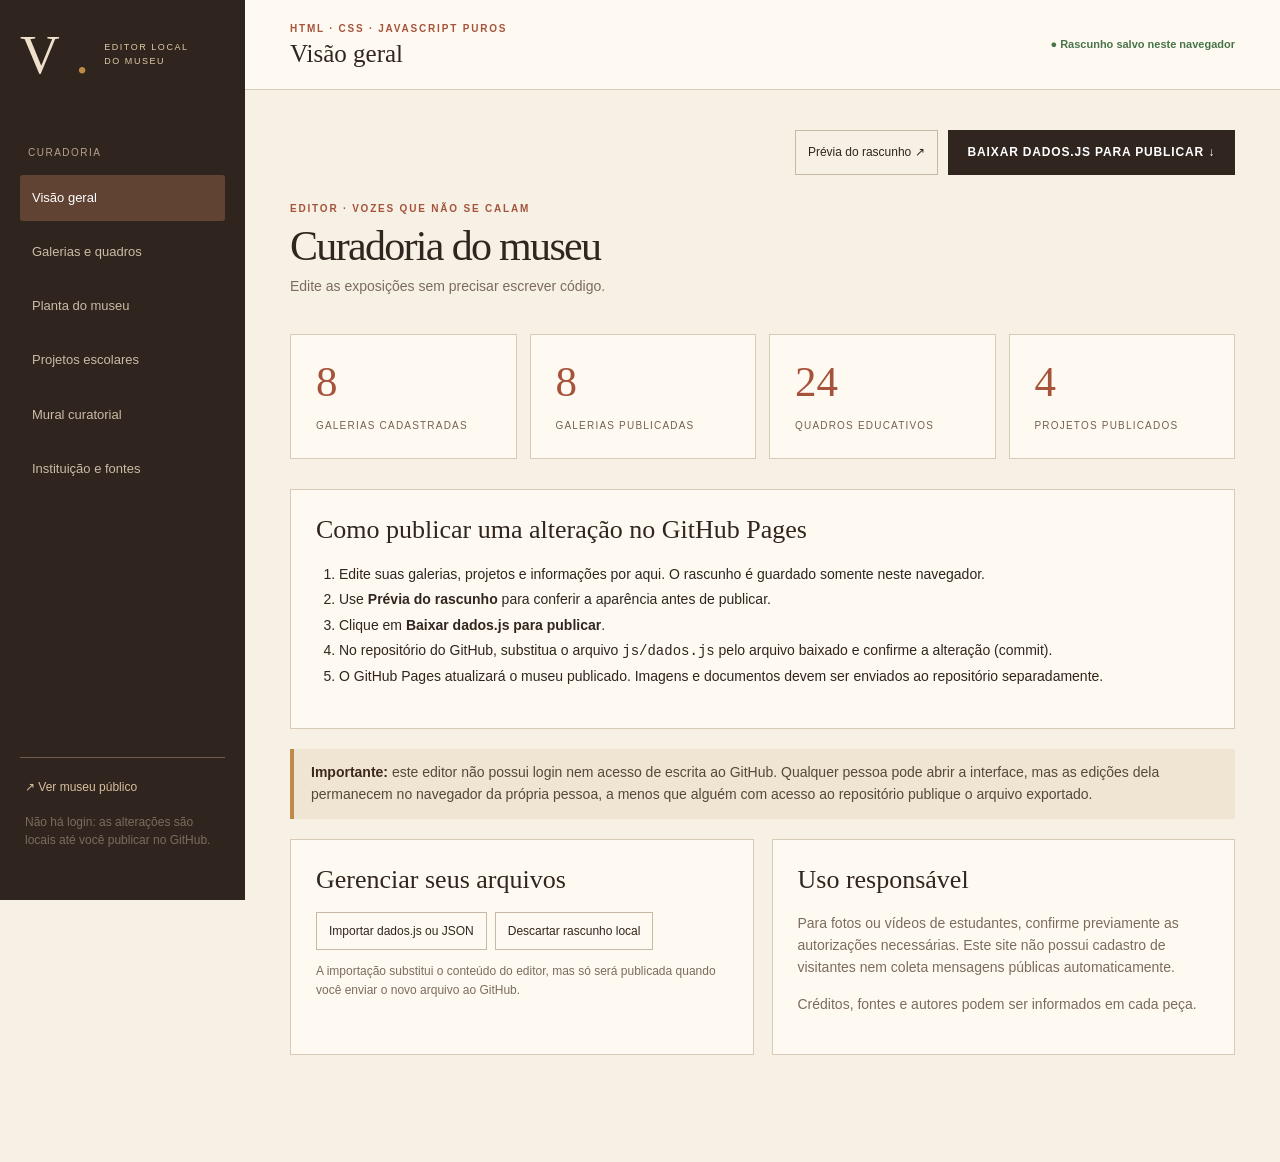
==== editor.html @ 352c5d11 "first commit" ====
<!doctype html>
<html lang="pt-BR">
<head>
  <meta charset="utf-8">
  <meta name="viewport" content="width=device-width, initial-scale=1">
  <meta name="robots" content="noindex,nofollow">
  <meta name="theme-color" content="#30251f">
  <title>Editor local — Vozes que Não se Calam</title>
  <link rel="stylesheet" href="./css/admin.css">
  <link rel="stylesheet" href="./css/editor.css">
  <script defer src="./js/dados.js"></script>
  <script defer src="./js/editor.js"></script>
</head>
<body>
  <a href="#admin-main" class="skip">Pular para o conteúdo</a>
  <aside class="admin-sidebar">
    <a class="admin-brand" href="./index.html">V<span>.</span><small>EDITOR LOCAL<br>DO MUSEU</small></a>
    <p class="aside-label">CURADORIA</p>
    <nav aria-label="Editor de conteúdo">
      <button type="button" class="tab-link active" data-tab="dashboard"><span>Visão geral</span></button>
      <button type="button" class="tab-link" data-tab="galleries"><span>Galerias e quadros</span></button>
      <button type="button" class="tab-link" data-tab="floor"><span>Planta do museu</span></button>
      <button type="button" class="tab-link" data-tab="projects"><span>Projetos escolares</span></button>
      <button type="button" class="tab-link" data-tab="mural"><span>Mural curatorial</span></button>
      <button type="button" class="tab-link" data-tab="institution"><span>Instituição e fontes</span></button>
    </nav>
    <div class="sidebar-bottom"><a href="./index.html" target="_blank" rel="noopener">↗ Ver museu público</a><span class="small-muted">Não há login: as alterações são locais até você publicar no GitHub.</span></div>
  </aside>
  <div class="admin-main-container">
    <header class="admin-top">
      <div><small class="eyebrow">HTML · CSS · JAVASCRIPT PUROS</small><strong id="admin-title">Editor de conteúdo</strong></div>
      <span class="admin-status">● Rascunho salvo neste navegador</span>
    </header>
    <main id="admin-main">
      <div class="editor-top-actions">
        <button class="secondary" type="button" data-action="preview">Prévia do rascunho ↗</button>
        <button class="primary" type="button" data-action="export">Baixar dados.js para publicar ↓</button>
      </div>
      <div id="admin-content" aria-live="polite"></div>
    </main>
  </div>
  <input type="file" accept=".js,.json,application/json,text/javascript" id="import-file" hidden>
  <div id="admin-toast" role="status" aria-live="polite"></div>
</body>
</html>
---- css/admin.css ----
:root{--paper:#f2e8d5;--white:#faf7f0;--ink:#30251f;--terra:#a6533c;--ochre:#bc8b45;--muted:#7b6c5d;--line:#d7cab7;--sans:'Segoe UI',Arial,sans-serif;--serif:Georgia,'Times New Roman',serif}*{box-sizing:border-box}body{margin:0;background:#f6f0e5;color:var(--ink);font:14px/1.55 var(--sans)}a{color:inherit}button,input,textarea,select{font:inherit}button{cursor:pointer}button:disabled{opacity:.45;cursor:not-allowed}a:focus-visible,button:focus-visible,input:focus-visible,textarea:focus-visible{outline:3px solid var(--terra);outline-offset:2px}[hidden]{display:none!important}.skip{position:absolute;top:-60px;left:0;background:#000;color:white;padding:10px}.skip:focus{top:0}.eyebrow{display:block;font-size:10px;letter-spacing:.18em;font-weight:800;color:var(--terra);text-transform:uppercase}.login-shell{min-height:100vh;display:grid;grid-template-columns:1fr 1fr}.login-decoration{background:#30251f;color:var(--paper);display:flex;flex-direction:column;align-items:center;justify-content:center;gap:40px}.login-decoration span{font:clamp(110px,15vw,240px)/1 var(--serif);color:#c6a06c}.login-decoration div{font-size:10px;letter-spacing:.25em}.login-panel{padding:min(10vw,130px);display:flex;flex-direction:column;justify-content:center;max-width:750px}.login-panel h1{font:normal clamp(3rem,5vw,5.5rem)/1 var(--serif);letter-spacing:-.06em;margin:25px 0}.login-panel h1 em{color:var(--terra)}.login-panel p{font-size:16px;color:var(--muted)}.login-panel form{display:flex;flex-direction:column;gap:13px;margin:28px 0}.login-panel label,.form-row label,.field label{font-size:11px;font-weight:800;text-transform:uppercase;letter-spacing:.09em}.login-panel input,.field input,.field textarea,.field select,.form-row input,.form-row textarea,.form-row select{background:#fffaf2;border:1px solid #d4c6b3;padding:11px 13px;color:var(--ink);width:100%;outline-offset:2px;min-height:42px}.login-panel button,.primary{background:var(--ink);color:white;border:1px solid var(--ink);padding:12px 19px;font-size:12px;font-weight:800;text-transform:uppercase;letter-spacing:.07em}.login-panel button:hover,.primary:hover{background:var(--terra);border-color:var(--terra)}.login-panel>small{color:var(--muted)}.back-link{font-size:11px;text-transform:uppercase;letter-spacing:.12em;text-decoration:none;margin-bottom:45px}.admin-sidebar{width:245px;position:fixed;inset:0 auto 0 0;background:#2f251e;color:#eee0cb;padding:30px 20px;display:flex;flex-direction:column;z-index:3}.admin-brand{display:flex;align-items:center;gap:22px;text-decoration:none;font:55px/.9 var(--serif);letter-spacing:-.12em}.admin-brand span{color:#bc8b45}.admin-brand small{letter-spacing:.17em;font:9px/1.5 var(--sans);color:#e1cba7}.aside-label{color:#b9a18a;font-size:10px;letter-spacing:.15em;margin:65px 8px 15px}.admin-sidebar nav{display:grid;gap:5px}.tab-link{display:flex;align-items:center;gap:11px;padding:13px 12px;border:0;background:none;color:#cbbba6;text-align:left;border-radius:3px}.tab-link:hover,.tab-link.active{background:#614333;color:#fff}.tab-link span{font-size:13px}.sidebar-bottom{margin-top:auto;display:grid;gap:16px;padding:20px 5px;border-top:1px solid #715c4d}.sidebar-bottom a,.logout{font-size:12px;color:#d8be9c;background:transparent;border:0;text-decoration:none;text-align:left;padding:0}.admin-main-container{margin-left:245px}.admin-top{height:90px;display:flex;align-items:center;justify-content:space-between;padding:0 45px;background:#fffaf1;border-bottom:1px solid var(--line)}.admin-top strong{font:normal 25px var(--serif);display:block;margin-top:4px}.admin-status{color:#48744a;font-size:11px;font-weight:700}.admin-main-container main{padding:40px 45px 90px;max-width:1450px;margin:auto}.admin-heading{display:flex;align-items:end;justify-content:space-between;gap:24px;margin-bottom:30px}.admin-heading h1{font:normal 42px/1 var(--serif);letter-spacing:-.04em;margin:9px 0}.admin-heading p{color:var(--muted);margin:6px 0}.stats{display:grid;grid-template-columns:repeat(4,1fr);gap:13px;margin-bottom:30px}.stat{background:#fffaf1;border:1px solid var(--line);padding:25px}.stat span{font:43px/1 var(--serif);color:var(--terra);display:block}.stat small{text-transform:uppercase;letter-spacing:.12em;font-size:10px;color:#74614f;display:block;margin-top:15px}.panel{border:1px solid var(--line);background:#fffaf1;padding:25px;margin-bottom:18px}.panel h2{font:normal 26px var(--serif);margin:0 0 17px}.panel p{color:var(--muted);line-height:1.6}.record{display:flex;align-items:center;justify-content:space-between;gap:18px;border-bottom:1px solid var(--line);padding:18px 3px}.record:last-child{border-bottom:0}.record-meta{display:flex;align-items:center;gap:16px}.record-index{display:grid;place-items:center;min-width:42px;height:42px;background:#e2cfb1;color:#7d5537;font:21px var(--serif)}.record-title strong{display:block;font:normal 21px/1.2 var(--serif)}.record-title small{font-size:11px;color:var(--muted)}.record-actions{display:flex;gap:7px;align-items:center;flex-wrap:wrap}.secondary,.danger{background:transparent;color:var(--ink);border:1px solid #c8b9a4;padding:9px 12px;font-size:12px}.secondary:hover{background:#eaddca}.danger{color:#a34132;border-color:#cba79c}.danger:hover{background:#f3d4ca}.chip{display:inline-block;font-size:10px;padding:3px 8px;border-radius:15px;background:#e7ddc9;color:#695942;font-weight:800}.chip.live{background:#dfead8;color:#3b613c}.grid-two{display:grid;grid-template-columns:1fr 1fr;gap:18px}.form-grid{display:grid;grid-template-columns:1fr 1fr;gap:15px}.field{display:flex;flex-direction:column;gap:6px;margin-bottom:15px}.field textarea{resize:vertical;min-height:95px}.field small{color:var(--muted)}.wide{grid-column:1/-1}.checkbox-line{display:flex;align-items:center;gap:9px;margin:14px 0}.checkbox-line input{width:auto}.checkbox-line label{font-weight:600}.editor-actions{display:flex;justify-content:flex-start;gap:10px;flex-wrap:wrap;margin:22px 0}.panel-editor{border:1px solid var(--line);padding:17px;margin:14px 0;background:#f4eee3}.panel-editor-head{display:flex;justify-content:space-between;align-items:center;gap:12px}.panel-editor-head b{font:normal 20px var(--serif)}.panel-editor textarea{width:100%;min-height:120px}.floor-editor{background:#e8dcc6;padding:14px;border:1px solid #bba88a}.floor-editor svg{width:100%;height:auto;max-height:520px;touch-action:none;display:block}.floor-editor rect.room{cursor:grab;stroke:#5c4a3d;stroke-width:6}.floor-editor rect.room.selected{stroke:#a6533c;stroke-width:11}.floor-info{color:var(--muted);font-size:12px;margin:12px 0}.floor-controls{display:grid;grid-template-columns:repeat(4,1fr);gap:10px}.floor-controls label{display:flex;flex-direction:column;gap:6px;font-weight:800;font-size:11px}.floor-controls input{min-width:0;padding:9px;border:1px solid var(--line)}.upload-row{display:flex;flex-wrap:wrap;align-items:center;gap:12px}.upload-row input{width:100%;max-width:380px}.upload-row small{color:var(--muted)}.mural-message{font:17px/1.5 var(--serif);white-space:pre-wrap}.message-meta{color:var(--muted);font-size:11px;margin:7px 0 16px}.empty{padding:24px;background:#eee3d1;color:#746655}.notice{border-left:4px solid #bc8b45;padding:13px 17px;background:#f0e5d3;color:#554939;margin:20px 0}.small-muted{font-size:12px;color:var(--muted)}#admin-toast{position:fixed;bottom:20px;right:18px;background:#30251f;color:white;padding:14px 19px;z-index:10;opacity:0;transform:translateY(20px);transition:.2s}#admin-toast.visible{opacity:1;transform:translateY(0)}@media(max-width:1050px){.admin-sidebar{width:75px;padding:25px 10px}.admin-sidebar .tab-link span,.aside-label,.sidebar-bottom a,.sidebar-bottom .logout,.admin-brand small{display:none}.admin-brand{justify-content:center}.admin-main-container{margin-left:75px}.admin-top{padding:0 25px}.admin-main-container main{padding:25px}.stats{grid-template-columns:repeat(2,1fr)}}@media(max-width:700px){.login-shell{grid-template-columns:1fr}.login-decoration{display:none}.login-panel{padding:35px;min-height:100vh}.admin-sidebar{position:static;width:100%;height:auto;flex-direction:row;align-items:center;padding:9px;overflow-x:auto}.admin-sidebar nav{display:flex}.admin-brand{font-size:31px;margin-right:10px}.admin-sidebar .tab-link{font-size:15px;min-width:32px}.sidebar-bottom{display:none}.admin-main-container{margin-left:0}.admin-top{height:auto;padding:14px 20px}.admin-top strong{font-size:20px}.admin-status{font-size:9px}.admin-main-container main{padding:24px 15px}.admin-heading h1{font-size:30px}.grid-two,.form-grid{grid-template-columns:1fr}.stats{gap:8px}.stat{padding:15px}.record{align-items:start;flex-direction:column}.floor-controls{grid-template-columns:repeat(2,1fr)}.admin-heading{align-items:start;flex-direction:column}}
/* Para plantas ampliadas, o editor mantém proporções e permite rolagem. */
.floor-editor{max-height:680px;overflow:auto}.floor-editor svg{max-height:none;min-width:510px}
---- css/editor.css ----
/* Complementos do editor local: nenhuma dependência externa. */
.admin-sidebar nav{gap:8px}.admin-sidebar .tab-link{font-size:13px}
.editor-top-actions{display:flex;flex-wrap:wrap;gap:10px;justify-content:flex-end;margin-bottom:26px}
.editor-columns{display:grid;grid-template-columns:minmax(220px, .9fr) minmax(0,1.5fr);gap:18px;align-items:start}
.editor-columns .panel{min-width:0}
.editor-inline-actions{display:flex;flex-wrap:wrap;gap:8px;margin:12px 0}
.editor-inline-actions>*{min-width:0}
.editor-record-btn{border:0;background:transparent;text-align:left;color:inherit;cursor:pointer;padding:3px}
.editor-record-btn:hover{text-decoration:underline}
.editor-fieldset{border:1px solid #d5c6b2;background:#f4ebdd;padding:16px;margin:14px 0}
.editor-fieldset legend{font:normal 19px Georgia,serif;padding:0 8px}
.editor-fieldset textarea{min-height:140px}
.editor-fieldset .field{margin-bottom:10px}
.editor-fieldset .field:last-child{margin-bottom:0}
.editor-breadcrumb{color:#82634b;font-size:12px;margin-bottom:20px}
.editor-breadcrumb button{border:0;background:none;padding:0;color:inherit;text-decoration:underline}
.editor-preview{font:15px/1.5 Georgia,serif;white-space:pre-wrap;background:#f1e4d0;padding:15px}
.editor-actions-sticky{position:sticky;bottom:0;background:#fffaf1;padding:12px 0;border-top:1px solid #d5c6b2;display:flex;flex-wrap:wrap;gap:8px;z-index:1}
.editor-small{font-size:12px;color:#756453}
.editor-instructions{list-style:decimal;padding-left:23px;line-height:1.8}
.floor-editor svg .floor-room{cursor:grab;touch-action:none}
.floor-editor svg .floor-room rect{stroke:#5c4a3d;stroke-width:7;transition:stroke .15s}
.floor-editor svg .floor-room.is-selected rect{stroke:#a6533c;stroke-width:12}
.floor-editor svg .floor-room:focus-visible rect{stroke:#b90000;stroke-width:12}
.floor-editor svg text{font:12px Arial,sans-serif;pointer-events:none}
.floor-editor svg{user-select:none}
.notice strong{color:#3c291c}
@media(max-width:1000px){.editor-columns{grid-template-columns:1fr}}
@media(max-width:700px){.editor-top-actions{justify-content:flex-start}.admin-sidebar .tab-link span{display:inline;font-size:11px;white-space:nowrap}.admin-sidebar{align-items:stretch}.admin-sidebar nav{min-width:max-content}.admin-brand{display:none}.admin-top .admin-status{display:none}.editor-actions-sticky{position:static}}

@media(min-width:701px) and (max-width:1050px){.admin-sidebar{width:187px}.admin-main-container{margin-left:187px}.admin-sidebar .tab-link span{display:inline;font-size:12px}.admin-sidebar nav{overflow-y:auto}.admin-brand small{display:inline}}
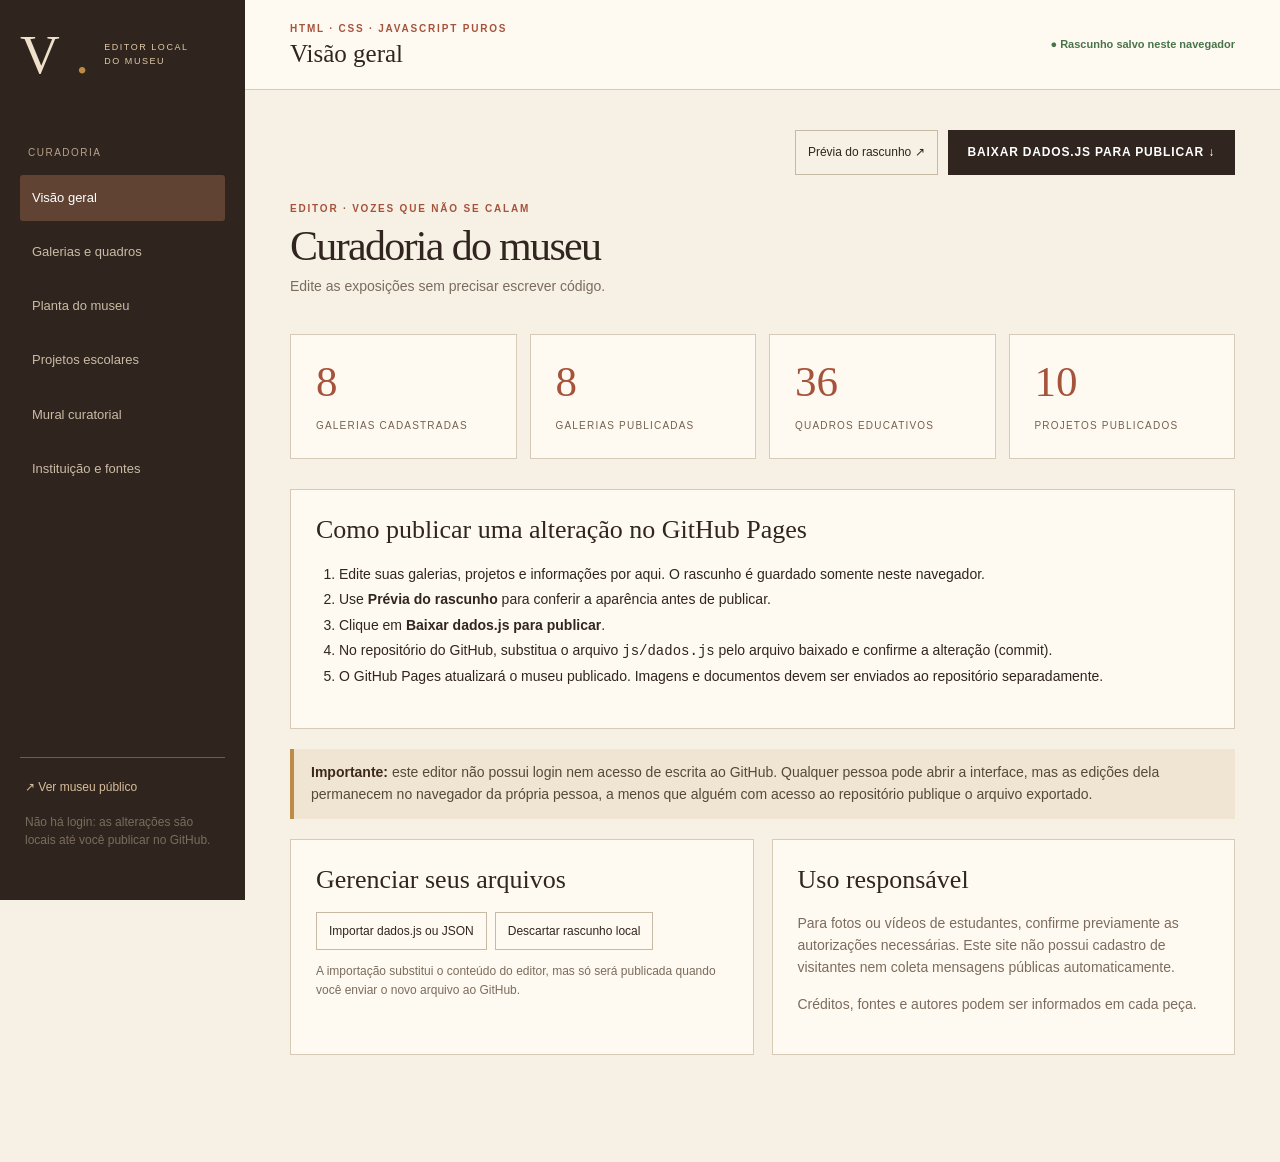
==== commit ee1bf65d: "atualizando" ====
--- a/editor.html
+++ b/editor.html
@@ -5,7 +5,7 @@
   <meta name="viewport" content="width=device-width, initial-scale=1">
   <meta name="robots" content="noindex,nofollow">
   <meta name="theme-color" content="#30251f">
-  <title>Editor local — Vozes que Não se Calam</title>
+  <title>Editor local - Vozes que Não se Calam</title>
   <link rel="stylesheet" href="./css/admin.css">
   <link rel="stylesheet" href="./css/editor.css">
   <script defer src="./js/dados.js"></script>
